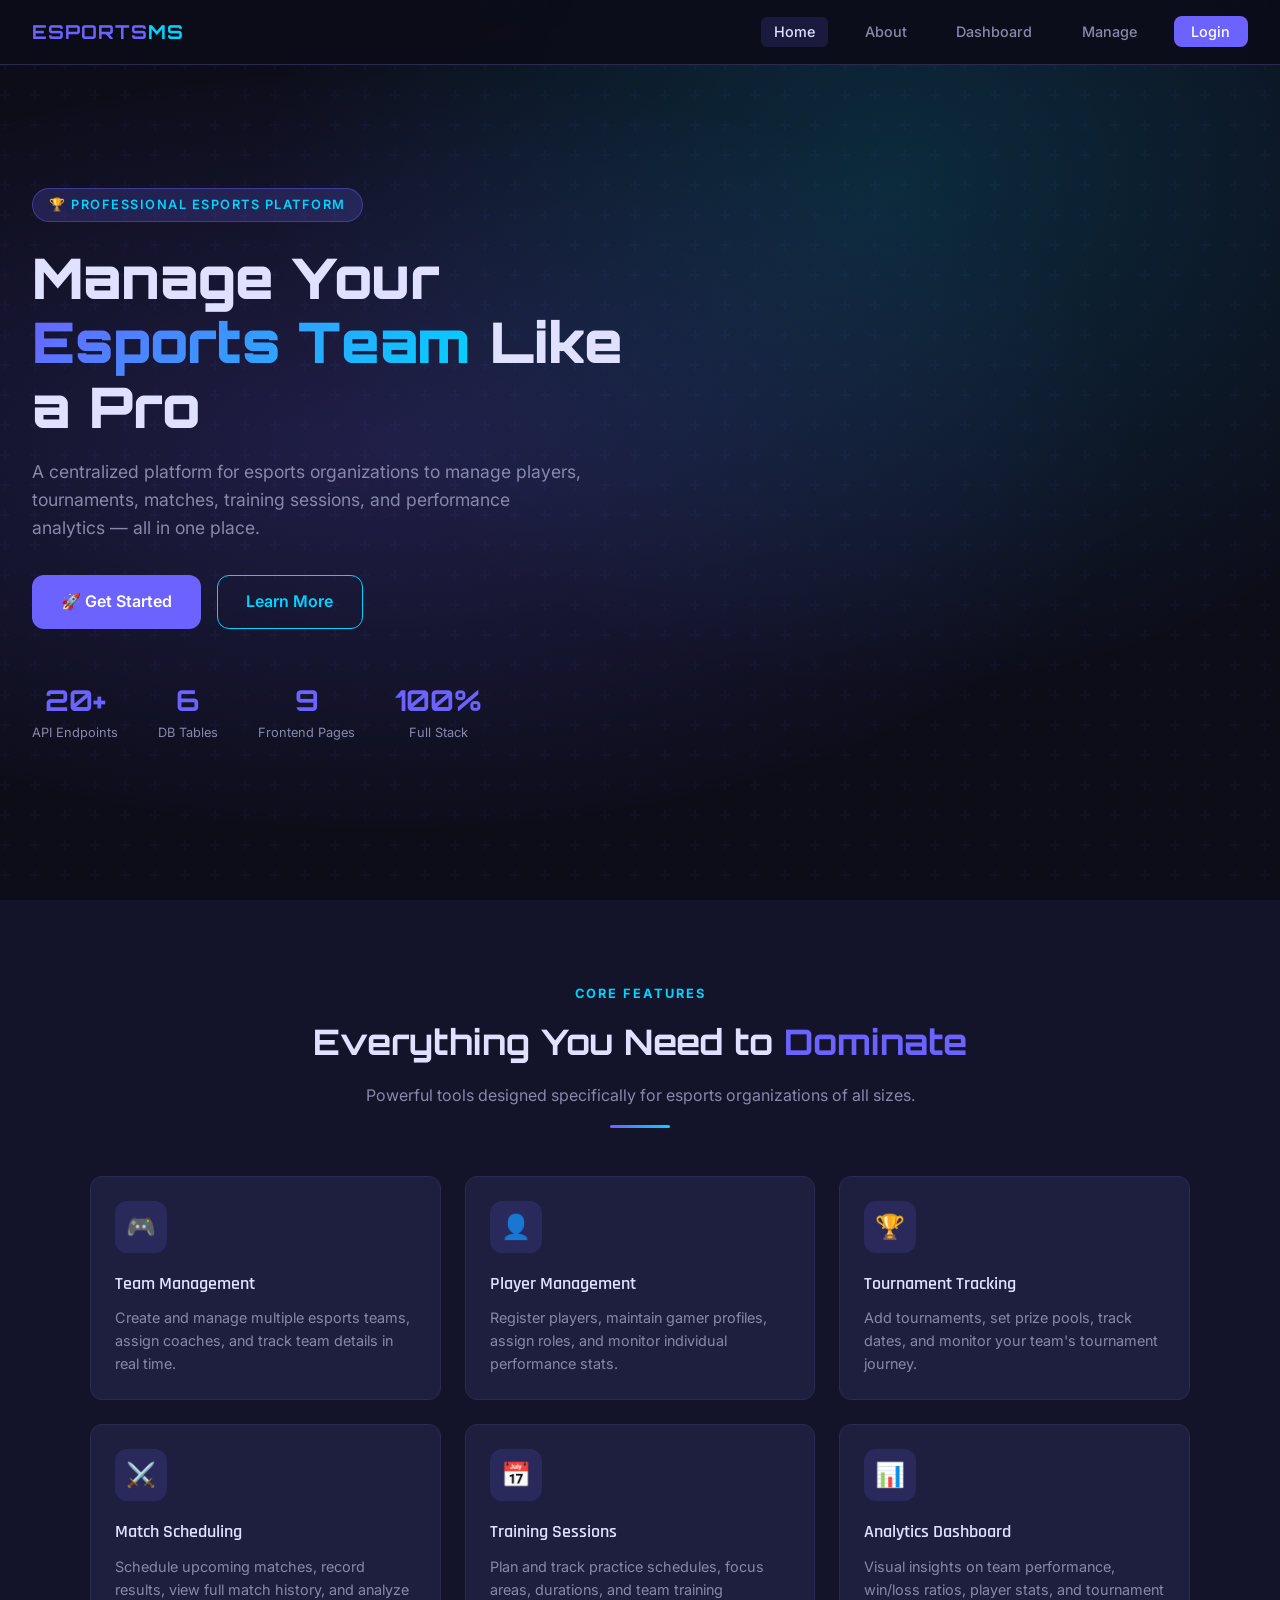
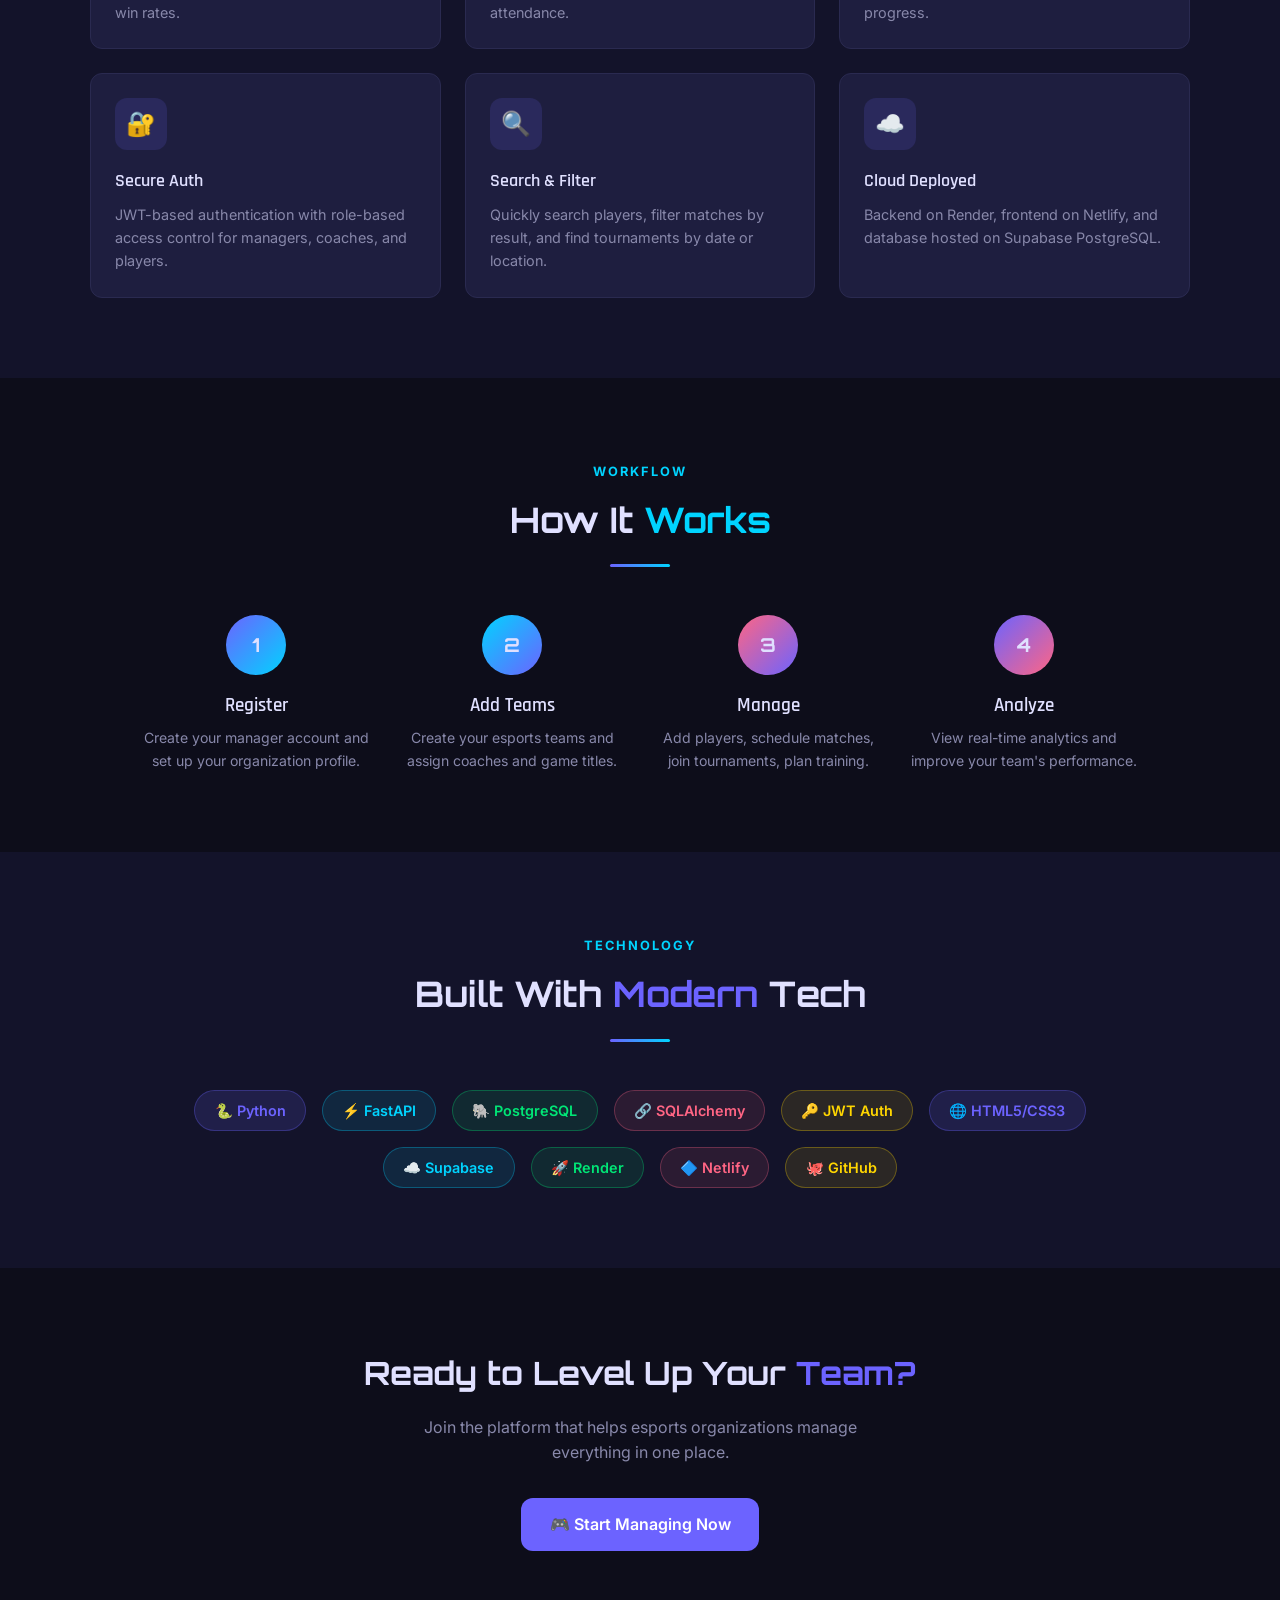
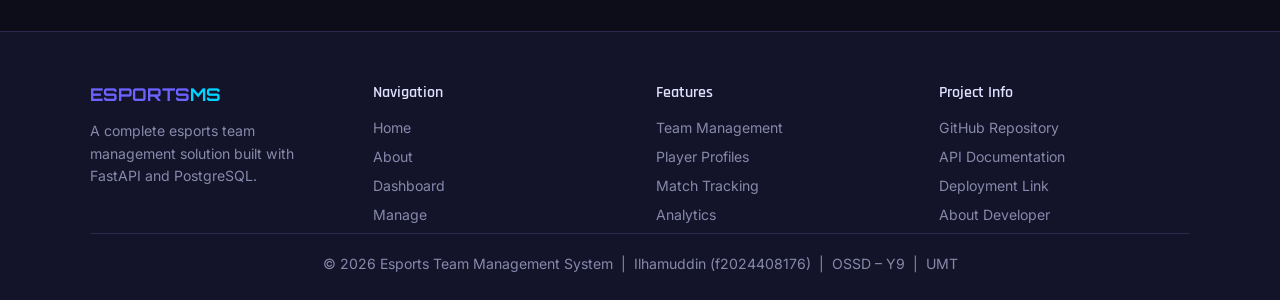
==== EsportsTeamMS_Ilhamuddin_f2024408176/EsportsTeamMS/frontend/index.html @ 9676b0ef "Initial commit" ====
<!DOCTYPE html>
<html lang="en">
<head>
  <meta charset="UTF-8" />
  <meta name="viewport" content="width=device-width, initial-scale=1.0" />
  <title>Esports Team Management System</title>
  <link rel="stylesheet" href="style.css" />
  <link rel="icon" href="data:image/svg+xml,<svg xmlns='http://www.w3.org/2000/svg' viewBox='0 0 100 100'><text y='.9em' font-size='90'>🎮</text></svg>"/>
</head>
<body>

<!-- NAVBAR -->
<nav class="navbar">
  <a href="index.html" class="nav-brand">ESPORTS<span>MS</span></a>
  <ul class="nav-links" id="navLinks">
    <li><a href="index.html" class="active">Home</a></li>
    <li><a href="about.html">About</a></li>
    <li><a href="dashboard.html">Dashboard</a></li>
    <li><a href="manage.html">Manage</a></li>
    <li><a href="login.html" class="nav-btn">Login</a></li>
  </ul>
  <div class="hamburger" onclick="toggleNav()">☰</div>
</nav>

<!-- HERO -->
<section class="hero">
  <div class="hero-content">
    <span class="hero-badge">🏆 Professional Esports Platform</span>
    <h1>Manage Your <span class="highlight">Esports Team</span> Like a Pro</h1>
    <p>A centralized platform for esports organizations to manage players, tournaments, matches, training sessions, and performance analytics — all in one place.</p>
    <div class="hero-btns">
      <a href="login.html" class="btn btn-primary btn-lg">🚀 Get Started</a>
      <a href="about.html" class="btn btn-secondary btn-lg">Learn More</a>
    </div>
    <div class="hero-stats">
      <div class="stat-item"><div class="num">20+</div><div class="label">API Endpoints</div></div>
      <div class="stat-item"><div class="num">6</div><div class="label">DB Tables</div></div>
      <div class="stat-item"><div class="num">9</div><div class="label">Frontend Pages</div></div>
      <div class="stat-item"><div class="num">100%</div><div class="label">Full Stack</div></div>
    </div>
  </div>
</section>

<!-- FEATURES -->
<section class="section" style="background: var(--dark2);">
  <div class="section-header">
    <span class="section-tag">Core Features</span>
    <h2>Everything You Need to <span style="color:var(--primary)">Dominate</span></h2>
    <p>Powerful tools designed specifically for esports organizations of all sizes.</p>
    <div class="divider"></div>
  </div>
  <div class="grid-3" style="max-width:1100px;margin:0 auto;">
    <div class="card">
      <div class="feature-icon">🎮</div>
      <h3>Team Management</h3>
      <p>Create and manage multiple esports teams, assign coaches, and track team details in real time.</p>
    </div>
    <div class="card">
      <div class="feature-icon">👤</div>
      <h3>Player Management</h3>
      <p>Register players, maintain gamer profiles, assign roles, and monitor individual performance stats.</p>
    </div>
    <div class="card">
      <div class="feature-icon">🏆</div>
      <h3>Tournament Tracking</h3>
      <p>Add tournaments, set prize pools, track dates, and monitor your team's tournament journey.</p>
    </div>
    <div class="card">
      <div class="feature-icon">⚔️</div>
      <h3>Match Scheduling</h3>
      <p>Schedule upcoming matches, record results, view full match history, and analyze win rates.</p>
    </div>
    <div class="card">
      <div class="feature-icon">📅</div>
      <h3>Training Sessions</h3>
      <p>Plan and track practice schedules, focus areas, durations, and team training attendance.</p>
    </div>
    <div class="card">
      <div class="feature-icon">📊</div>
      <h3>Analytics Dashboard</h3>
      <p>Visual insights on team performance, win/loss ratios, player stats, and tournament progress.</p>
    </div>
    <div class="card">
      <div class="feature-icon">🔐</div>
      <h3>Secure Auth</h3>
      <p>JWT-based authentication with role-based access control for managers, coaches, and players.</p>
    </div>
    <div class="card">
      <div class="feature-icon">🔍</div>
      <h3>Search & Filter</h3>
      <p>Quickly search players, filter matches by result, and find tournaments by date or location.</p>
    </div>
    <div class="card">
      <div class="feature-icon">☁️</div>
      <h3>Cloud Deployed</h3>
      <p>Backend on Render, frontend on Netlify, and database hosted on Supabase PostgreSQL.</p>
    </div>
  </div>
</section>

<!-- HOW IT WORKS -->
<section class="section">
  <div class="section-header">
    <span class="section-tag">Workflow</span>
    <h2>How It <span style="color:var(--secondary)">Works</span></h2>
    <div class="divider"></div>
  </div>
  <div class="grid-4" style="max-width:1000px;margin:0 auto;text-align:center;">
    <div>
      <div style="width:60px;height:60px;background:linear-gradient(135deg,var(--primary),var(--secondary));border-radius:50%;display:flex;align-items:center;justify-content:center;font-family:'Orbitron',sans-serif;font-weight:700;font-size:1.2rem;margin:0 auto 1rem;">1</div>
      <h3 style="font-family:'Rajdhani',sans-serif;font-weight:600;margin-bottom:.4rem;">Register</h3>
      <p style="color:var(--muted);font-size:.88rem;">Create your manager account and set up your organization profile.</p>
    </div>
    <div>
      <div style="width:60px;height:60px;background:linear-gradient(135deg,var(--secondary),var(--primary));border-radius:50%;display:flex;align-items:center;justify-content:center;font-family:'Orbitron',sans-serif;font-weight:700;font-size:1.2rem;margin:0 auto 1rem;">2</div>
      <h3 style="font-family:'Rajdhani',sans-serif;font-weight:600;margin-bottom:.4rem;">Add Teams</h3>
      <p style="color:var(--muted);font-size:.88rem;">Create your esports teams and assign coaches and game titles.</p>
    </div>
    <div>
      <div style="width:60px;height:60px;background:linear-gradient(135deg,var(--accent),var(--primary));border-radius:50%;display:flex;align-items:center;justify-content:center;font-family:'Orbitron',sans-serif;font-weight:700;font-size:1.2rem;margin:0 auto 1rem;">3</div>
      <h3 style="font-family:'Rajdhani',sans-serif;font-weight:600;margin-bottom:.4rem;">Manage</h3>
      <p style="color:var(--muted);font-size:.88rem;">Add players, schedule matches, join tournaments, plan training.</p>
    </div>
    <div>
      <div style="width:60px;height:60px;background:linear-gradient(135deg,var(--primary),var(--accent));border-radius:50%;display:flex;align-items:center;justify-content:center;font-family:'Orbitron',sans-serif;font-weight:700;font-size:1.2rem;margin:0 auto 1rem;">4</div>
      <h3 style="font-family:'Rajdhani',sans-serif;font-weight:600;margin-bottom:.4rem;">Analyze</h3>
      <p style="color:var(--muted);font-size:.88rem;">View real-time analytics and improve your team's performance.</p>
    </div>
  </div>
</section>

<!-- TECH STACK -->
<section class="section" style="background:var(--dark2);">
  <div class="section-header">
    <span class="section-tag">Technology</span>
    <h2>Built With <span style="color:var(--primary)">Modern</span> Tech</h2>
    <div class="divider"></div>
  </div>
  <div style="display:flex;flex-wrap:wrap;gap:1rem;justify-content:center;max-width:900px;margin:0 auto;">
    <span style="background:rgba(108,99,255,.15);border:1px solid rgba(108,99,255,.3);color:var(--primary);padding:.5rem 1.2rem;border-radius:50px;font-weight:600;font-size:.9rem;">🐍 Python</span>
    <span style="background:rgba(0,212,255,.1);border:1px solid rgba(0,212,255,.3);color:var(--secondary);padding:.5rem 1.2rem;border-radius:50px;font-weight:600;font-size:.9rem;">⚡ FastAPI</span>
    <span style="background:rgba(0,230,118,.1);border:1px solid rgba(0,230,118,.3);color:var(--success);padding:.5rem 1.2rem;border-radius:50px;font-weight:600;font-size:.9rem;">🐘 PostgreSQL</span>
    <span style="background:rgba(255,101,132,.1);border:1px solid rgba(255,101,132,.3);color:var(--accent);padding:.5rem 1.2rem;border-radius:50px;font-weight:600;font-size:.9rem;">🔗 SQLAlchemy</span>
    <span style="background:rgba(255,214,0,.1);border:1px solid rgba(255,214,0,.3);color:var(--warning);padding:.5rem 1.2rem;border-radius:50px;font-weight:600;font-size:.9rem;">🔑 JWT Auth</span>
    <span style="background:rgba(108,99,255,.15);border:1px solid rgba(108,99,255,.3);color:var(--primary);padding:.5rem 1.2rem;border-radius:50px;font-weight:600;font-size:.9rem;">🌐 HTML5/CSS3</span>
    <span style="background:rgba(0,212,255,.1);border:1px solid rgba(0,212,255,.3);color:var(--secondary);padding:.5rem 1.2rem;border-radius:50px;font-weight:600;font-size:.9rem;">☁️ Supabase</span>
    <span style="background:rgba(0,230,118,.1);border:1px solid rgba(0,230,118,.3);color:var(--success);padding:.5rem 1.2rem;border-radius:50px;font-weight:600;font-size:.9rem;">🚀 Render</span>
    <span style="background:rgba(255,101,132,.1);border:1px solid rgba(255,101,132,.3);color:var(--accent);padding:.5rem 1.2rem;border-radius:50px;font-weight:600;font-size:.9rem;">🔷 Netlify</span>
    <span style="background:rgba(255,214,0,.1);border:1px solid rgba(255,214,0,.3);color:var(--warning);padding:.5rem 1.2rem;border-radius:50px;font-weight:600;font-size:.9rem;">🐙 GitHub</span>
  </div>
</section>

<!-- CTA -->
<section class="section" style="text-align:center;">
  <h2 style="font-family:'Orbitron',sans-serif;font-size:clamp(1.4rem,3vw,2rem);margin-bottom:1rem;">Ready to Level Up Your <span style="color:var(--primary)">Team?</span></h2>
  <p style="color:var(--muted);margin-bottom:2rem;max-width:500px;margin-left:auto;margin-right:auto;">Join the platform that helps esports organizations manage everything in one place.</p>
  <a href="login.html" class="btn btn-primary btn-lg">🎮 Start Managing Now</a>
</section>

<!-- FOOTER -->
<footer class="footer">
  <div class="footer-grid" style="max-width:1100px;margin:0 auto;">
    <div>
      <div class="footer-brand">ESPORTS<span>MS</span></div>
      <p>A complete esports team management solution built with FastAPI and PostgreSQL.</p>
    </div>
    <div class="footer-links">
      <h4>Navigation</h4>
      <a href="index.html">Home</a>
      <a href="about.html">About</a>
      <a href="dashboard.html">Dashboard</a>
      <a href="manage.html">Manage</a>
    </div>
    <div class="footer-links">
      <h4>Features</h4>
      <a href="#">Team Management</a>
      <a href="#">Player Profiles</a>
      <a href="#">Match Tracking</a>
      <a href="#">Analytics</a>
    </div>
    <div class="footer-links">
      <h4>Project Info</h4>
      <a href="#">GitHub Repository</a>
      <a href="#">API Documentation</a>
      <a href="#">Deployment Link</a>
      <a href="about.html">About Developer</a>
    </div>
  </div>
  <div class="footer-bottom" style="max-width:1100px;margin:0 auto;">
    <p>© 2026 Esports Team Management System &nbsp;|&nbsp; Ilhamuddin (f2024408176) &nbsp;|&nbsp; OSSD – Y9 &nbsp;|&nbsp; UMT</p>
  </div>
</footer>

<script src="script.js"></script>
</body>
</html>
---- EsportsTeamMS_Ilhamuddin_f2024408176/EsportsTeamMS/frontend/style.css ----
/* ==========================================
   ESPORTS TEAM MANAGEMENT SYSTEM
   Author: Ilhamuddin | ID: f2024408176
   ========================================== */

/* Google Fonts */
@import url('https://fonts.googleapis.com/css2?family=Rajdhani:wght@400;500;600;700&family=Orbitron:wght@400;700;900&family=Inter:wght@300;400;500;600&display=swap');

/* ---- CSS Variables ---- */
:root {
  --primary:    #6C63FF;
  --secondary:  #00D4FF;
  --accent:     #FF6584;
  --dark:       #0D0D1A;
  --dark2:      #13132A;
  --dark3:      #1A1A35;
  --card:       #1E1E3F;
  --border:     #2A2A50;
  --text:       #E0E0FF;
  --muted:      #8888AA;
  --success:    #00E676;
  --warning:    #FFD600;
  --danger:     #FF4444;
  --radius:     12px;
  --shadow:     0 8px 32px rgba(108,99,255,0.15);
  --transition: all 0.3s ease;
}

/* ---- Reset ---- */
*, *::before, *::after { box-sizing: border-box; margin: 0; padding: 0; }
html { scroll-behavior: smooth; }
body {
  font-family: 'Inter', sans-serif;
  background: var(--dark);
  color: var(--text);
  min-height: 100vh;
  line-height: 1.6;
}

a { color: var(--secondary); text-decoration: none; transition: var(--transition); }
a:hover { color: var(--primary); }
img { max-width: 100%; }
ul { list-style: none; }

/* ---- Scrollbar ---- */
::-webkit-scrollbar { width: 6px; }
::-webkit-scrollbar-track { background: var(--dark2); }
::-webkit-scrollbar-thumb { background: var(--primary); border-radius: 3px; }

/* ==========================================
   NAVBAR
   ========================================== */
.navbar {
  position: fixed;
  top: 0; left: 0; right: 0;
  z-index: 1000;
  background: rgba(13,13,26,0.92);
  backdrop-filter: blur(12px);
  border-bottom: 1px solid var(--border);
  padding: 0 2rem;
  height: 65px;
  display: flex;
  align-items: center;
  justify-content: space-between;
}
.nav-brand {
  font-family: 'Orbitron', sans-serif;
  font-size: 1.2rem;
  font-weight: 700;
  color: var(--primary);
  letter-spacing: 1px;
}
.nav-brand span { color: var(--secondary); }
.nav-links { display: flex; gap: 1.5rem; align-items: center; }
.nav-links a {
  color: var(--muted);
  font-weight: 500;
  font-size: 0.9rem;
  transition: var(--transition);
  padding: 0.4rem 0.8rem;
  border-radius: 6px;
}
.nav-links a:hover, .nav-links a.active {
  color: var(--text);
  background: rgba(108,99,255,0.15);
}
.nav-btn {
  background: var(--primary);
  color: #fff !important;
  padding: 0.45rem 1.1rem !important;
  border-radius: 8px !important;
}
.nav-btn:hover { background: #5a52e0 !important; }
.hamburger { display: none; font-size: 1.4rem; cursor: pointer; color: var(--text); }

/* ==========================================
   BUTTONS
   ========================================== */
.btn {
  display: inline-flex;
  align-items: center;
  gap: 0.5rem;
  padding: 0.65rem 1.4rem;
  border-radius: var(--radius);
  font-weight: 600;
  font-size: 0.9rem;
  cursor: pointer;
  border: none;
  transition: var(--transition);
}
.btn-primary { background: var(--primary); color: #fff; }
.btn-primary:hover { background: #5a52e0; transform: translateY(-1px); box-shadow: 0 4px 16px rgba(108,99,255,0.4); }
.btn-secondary { background: transparent; color: var(--secondary); border: 1.5px solid var(--secondary); }
.btn-secondary:hover { background: rgba(0,212,255,0.1); }
.btn-danger { background: var(--danger); color: #fff; }
.btn-danger:hover { background: #cc0000; }
.btn-success { background: var(--success); color: #000; }
.btn-sm { padding: 0.4rem 0.85rem; font-size: 0.8rem; }
.btn-lg { padding: 0.85rem 1.8rem; font-size: 1rem; }

/* ==========================================
   HERO (Home Page)
   ========================================== */
.hero {
  min-height: 100vh;
  display: flex;
  align-items: center;
  position: relative;
  overflow: hidden;
  background: radial-gradient(ellipse at 30% 50%, rgba(108,99,255,0.2) 0%, transparent 60%),
              radial-gradient(ellipse at 70% 20%, rgba(0,212,255,0.15) 0%, transparent 50%),
              var(--dark);
}
.hero::before {
  content: '';
  position: absolute;
  inset: 0;
  background: url("data:image/svg+xml,%3Csvg width='60' height='60' viewBox='0 0 60 60' xmlns='http://www.w3.org/2000/svg'%3E%3Cg fill='none' fill-rule='evenodd'%3E%3Cg fill='%236C63FF' fill-opacity='0.04'%3E%3Cpath d='M36 34v-4h-2v4h-4v2h4v4h2v-4h4v-2h-4zm0-30V0h-2v4h-4v2h4v4h2V6h4V4h-4zM6 34v-4H4v4H0v2h4v4h2v-4h4v-2H6zM6 4V0H4v4H0v2h4v4h2V6h4V4H6z'/%3E%3C/g%3E%3C/g%3E%3C/svg%3E");
}
.hero-content {
  position: relative;
  z-index: 2;
  max-width: 700px;
  padding: 6rem 2rem 4rem;
}
.hero-badge {
  display: inline-block;
  background: rgba(108,99,255,0.2);
  border: 1px solid rgba(108,99,255,0.4);
  color: var(--secondary);
  padding: 0.35rem 1rem;
  border-radius: 50px;
  font-size: 0.8rem;
  font-weight: 600;
  letter-spacing: 1.5px;
  text-transform: uppercase;
  margin-bottom: 1.5rem;
}
.hero h1 {
  font-family: 'Orbitron', sans-serif;
  font-size: clamp(2rem, 5vw, 3.5rem);
  font-weight: 900;
  line-height: 1.15;
  margin-bottom: 1.2rem;
}
.hero h1 .highlight {
  background: linear-gradient(135deg, var(--primary), var(--secondary));
  -webkit-background-clip: text;
  -webkit-text-fill-color: transparent;
  background-clip: text;
}
.hero p { font-size: 1.1rem; color: var(--muted); margin-bottom: 2rem; max-width: 550px; }
.hero-btns { display: flex; gap: 1rem; flex-wrap: wrap; }
.hero-stats {
  display: flex;
  gap: 2.5rem;
  margin-top: 3rem;
  flex-wrap: wrap;
}
.stat-item { text-align: center; }
.stat-item .num {
  font-family: 'Orbitron', sans-serif;
  font-size: 1.8rem;
  font-weight: 700;
  color: var(--primary);
}
.stat-item .label { font-size: 0.8rem; color: var(--muted); }

/* ==========================================
   SECTION STYLES
   ========================================== */
.section { padding: 5rem 2rem; }
.section-header { text-align: center; margin-bottom: 3rem; }
.section-header h2 {
  font-family: 'Orbitron', sans-serif;
  font-size: clamp(1.5rem, 3vw, 2.2rem);
  font-weight: 700;
  margin-bottom: 0.8rem;
}
.section-header p { color: var(--muted); max-width: 550px; margin: 0 auto; }
.section-tag {
  display: inline-block;
  color: var(--secondary);
  font-size: 0.8rem;
  font-weight: 700;
  letter-spacing: 2px;
  text-transform: uppercase;
  margin-bottom: 0.6rem;
}
.divider {
  width: 60px;
  height: 3px;
  background: linear-gradient(90deg, var(--primary), var(--secondary));
  border-radius: 3px;
  margin: 1rem auto 0;
}

/* ==========================================
   CARDS
   ========================================== */
.card {
  background: var(--card);
  border: 1px solid var(--border);
  border-radius: var(--radius);
  padding: 1.5rem;
  transition: var(--transition);
}
.card:hover { border-color: rgba(108,99,255,0.5); box-shadow: var(--shadow); transform: translateY(-2px); }

.grid-2 { display: grid; grid-template-columns: repeat(auto-fit, minmax(280px, 1fr)); gap: 1.5rem; }
.grid-3 { display: grid; grid-template-columns: repeat(auto-fit, minmax(260px, 1fr)); gap: 1.5rem; }
.grid-4 { display: grid; grid-template-columns: repeat(auto-fit, minmax(220px, 1fr)); gap: 1.5rem; }

.feature-icon {
  width: 52px; height: 52px;
  background: rgba(108,99,255,0.15);
  border-radius: 12px;
  display: flex; align-items: center; justify-content: center;
  font-size: 1.5rem;
  margin-bottom: 1rem;
}
.card h3 { font-family: 'Rajdhani', sans-serif; font-size: 1.15rem; font-weight: 600; margin-bottom: 0.5rem; }
.card p { color: var(--muted); font-size: 0.9rem; }

/* ==========================================
   DASHBOARD
   ========================================== */
.page-wrapper {
  padding-top: 65px;
  min-height: 100vh;
  display: flex;
}
.sidebar {
  width: 240px;
  background: var(--dark2);
  border-right: 1px solid var(--border);
  height: calc(100vh - 65px);
  position: fixed;
  top: 65px;
  overflow-y: auto;
  padding: 1.5rem 0;
  transition: var(--transition);
}
.sidebar-section { padding: 0 1rem; margin-bottom: 1.5rem; }
.sidebar-section-title {
  font-size: 0.7rem;
  font-weight: 700;
  letter-spacing: 2px;
  text-transform: uppercase;
  color: var(--muted);
  padding: 0 0.75rem;
  margin-bottom: 0.6rem;
}
.sidebar-link {
  display: flex;
  align-items: center;
  gap: 0.75rem;
  padding: 0.65rem 0.75rem;
  border-radius: 8px;
  color: var(--muted);
  font-size: 0.9rem;
  font-weight: 500;
  transition: var(--transition);
  margin-bottom: 0.2rem;
}
.sidebar-link:hover, .sidebar-link.active {
  color: var(--text);
  background: rgba(108,99,255,0.15);
}
.sidebar-link.active { color: var(--primary); border-left: 3px solid var(--primary); }
.sidebar-link .icon { font-size: 1.05rem; width: 20px; text-align: center; }

.main-content {
  margin-left: 240px;
  flex: 1;
  padding: 2rem;
  min-height: calc(100vh - 65px);
}
.page-title { font-family: 'Rajdhani', sans-serif; font-size: 1.7rem; font-weight: 700; margin-bottom: 0.3rem; }
.page-subtitle { color: var(--muted); font-size: 0.9rem; margin-bottom: 2rem; }

.stat-cards { display: grid; grid-template-columns: repeat(auto-fit, minmax(200px, 1fr)); gap: 1.2rem; margin-bottom: 2rem; }
.stat-card {
  background: var(--card);
  border: 1px solid var(--border);
  border-radius: var(--radius);
  padding: 1.4rem;
  display: flex;
  align-items: center;
  gap: 1rem;
  transition: var(--transition);
}
.stat-card:hover { border-color: rgba(108,99,255,0.4); }
.stat-icon {
  width: 48px; height: 48px;
  border-radius: 10px;
  display: flex; align-items: center; justify-content: center;
  font-size: 1.4rem;
  flex-shrink: 0;
}
.si-purple { background: rgba(108,99,255,0.2); }
.si-cyan   { background: rgba(0,212,255,0.15); }
.si-green  { background: rgba(0,230,118,0.15); }
.si-pink   { background: rgba(255,101,132,0.2); }
.si-yellow { background: rgba(255,214,0,0.15); }
.stat-info .value { font-family: 'Orbitron', sans-serif; font-size: 1.5rem; font-weight: 700; }
.stat-info .label { font-size: 0.8rem; color: var(--muted); }

/* ==========================================
   TABLES
   ========================================== */
.table-wrapper {
  background: var(--card);
  border: 1px solid var(--border);
  border-radius: var(--radius);
  overflow: hidden;
}
.table-header {
  display: flex;
  align-items: center;
  justify-content: space-between;
  padding: 1.2rem 1.5rem;
  border-bottom: 1px solid var(--border);
  flex-wrap: wrap;
  gap: 1rem;
}
.table-title { font-family: 'Rajdhani', sans-serif; font-size: 1.1rem; font-weight: 600; }
.table-actions { display: flex; gap: 0.75rem; align-items: center; }

.search-input {
  background: var(--dark3);
  border: 1px solid var(--border);
  border-radius: 8px;
  padding: 0.45rem 0.9rem;
  color: var(--text);
  font-size: 0.85rem;
  width: 200px;
  transition: var(--transition);
}
.search-input:focus { outline: none; border-color: var(--primary); }
.search-input::placeholder { color: var(--muted); }

table { width: 100%; border-collapse: collapse; }
table th {
  padding: 0.85rem 1.2rem;
  text-align: left;
  font-size: 0.75rem;
  font-weight: 700;
  text-transform: uppercase;
  letter-spacing: 1px;
  color: var(--muted);
  background: var(--dark3);
  border-bottom: 1px solid var(--border);
}
table td {
  padding: 0.9rem 1.2rem;
  font-size: 0.88rem;
  border-bottom: 1px solid rgba(42,42,80,0.5);
}
table tr:last-child td { border-bottom: none; }
table tr:hover td { background: rgba(108,99,255,0.05); }

.badge {
  display: inline-block;
  padding: 0.25rem 0.6rem;
  border-radius: 50px;
  font-size: 0.73rem;
  font-weight: 600;
}
.badge-win    { background: rgba(0,230,118,0.15); color: var(--success); }
.badge-loss   { background: rgba(255,68,68,0.15);  color: var(--danger);  }
.badge-draw   { background: rgba(255,214,0,0.15);  color: var(--warning); }
.badge-active { background: rgba(0,212,255,0.15);  color: var(--secondary); }
.badge-role   { background: rgba(108,99,255,0.15); color: var(--primary); }

.action-btns { display: flex; gap: 0.4rem; }

/* ==========================================
   FORMS
   ========================================== */
.form-container {
  background: var(--card);
  border: 1px solid var(--border);
  border-radius: var(--radius);
  padding: 2rem;
  max-width: 600px;
}
.form-title {
  font-family: 'Rajdhani', sans-serif;
  font-size: 1.3rem;
  font-weight: 700;
  margin-bottom: 1.5rem;
  padding-bottom: 1rem;
  border-bottom: 1px solid var(--border);
}
.form-grid { display: grid; grid-template-columns: 1fr 1fr; gap: 1rem; }
.form-group { display: flex; flex-direction: column; gap: 0.5rem; margin-bottom: 1rem; }
.form-group.full { grid-column: 1 / -1; }
label { font-size: 0.85rem; font-weight: 600; color: var(--muted); }
input, select, textarea {
  background: var(--dark3);
  border: 1px solid var(--border);
  border-radius: 8px;
  padding: 0.65rem 0.9rem;
  color: var(--text);
  font-size: 0.9rem;
  font-family: inherit;
  transition: var(--transition);
}
input:focus, select:focus, textarea:focus {
  outline: none;
  border-color: var(--primary);
  box-shadow: 0 0 0 3px rgba(108,99,255,0.15);
}
textarea { resize: vertical; min-height: 100px; }
select option { background: var(--dark3); }

/* ==========================================
   AUTH PAGES
   ========================================== */
.auth-page {
  min-height: 100vh;
  display: flex;
  align-items: center;
  justify-content: center;
  background: radial-gradient(ellipse at center, rgba(108,99,255,0.15) 0%, transparent 70%), var(--dark);
  padding: 2rem;
}
.auth-card {
  background: var(--card);
  border: 1px solid var(--border);
  border-radius: 16px;
  padding: 2.5rem;
  width: 100%;
  max-width: 440px;
  box-shadow: 0 20px 60px rgba(0,0,0,0.4);
}
.auth-logo {
  font-family: 'Orbitron', sans-serif;
  font-size: 1.3rem;
  font-weight: 700;
  color: var(--primary);
  margin-bottom: 0.5rem;
}
.auth-logo span { color: var(--secondary); }
.auth-card h2 { font-family: 'Rajdhani', sans-serif; font-size: 1.6rem; font-weight: 700; margin-bottom: 0.4rem; }
.auth-card .sub { color: var(--muted); font-size: 0.9rem; margin-bottom: 2rem; }
.auth-tabs { display: flex; gap: 0; margin-bottom: 2rem; background: var(--dark3); border-radius: 8px; padding: 4px; }
.auth-tab {
  flex: 1;
  text-align: center;
  padding: 0.5rem;
  border-radius: 6px;
  font-weight: 600;
  font-size: 0.9rem;
  cursor: pointer;
  color: var(--muted);
  transition: var(--transition);
  border: none;
  background: transparent;
}
.auth-tab.active { background: var(--primary); color: #fff; }
.divider-text {
  display: flex;
  align-items: center;
  gap: 1rem;
  color: var(--muted);
  font-size: 0.8rem;
  margin: 1.2rem 0;
}
.divider-text::before, .divider-text::after {
  content: '';
  flex: 1;
  height: 1px;
  background: var(--border);
}
.link-text { color: var(--muted); font-size: 0.88rem; text-align: center; margin-top: 1.5rem; }
.link-text a { color: var(--primary); }

/* ==========================================
   ABOUT PAGE
   ========================================== */
.about-hero {
  padding: 8rem 2rem 4rem;
  text-align: center;
  background: radial-gradient(ellipse at center, rgba(108,99,255,0.15) 0%, transparent 60%), var(--dark);
}
.about-hero h1 { font-family: 'Orbitron', sans-serif; font-size: clamp(1.8rem, 4vw, 2.8rem); font-weight: 900; margin-bottom: 1rem; }
.about-hero p { color: var(--muted); max-width: 600px; margin: 0 auto; font-size: 1.05rem; }
.team-role-badge {
  display: inline-block;
  padding: 0.3rem 0.8rem;
  background: rgba(108,99,255,0.2);
  border: 1px solid rgba(108,99,255,0.4);
  border-radius: 50px;
  font-size: 0.78rem;
  color: var(--primary);
  font-weight: 600;
  margin-bottom: 0.75rem;
}
.progress-bar { height: 6px; background: var(--dark3); border-radius: 3px; overflow: hidden; margin-top: 0.4rem; }
.progress-fill { height: 100%; background: linear-gradient(90deg, var(--primary), var(--secondary)); border-radius: 3px; }

/* ==========================================
   TOAST / ALERTS
   ========================================== */
.toast-container { position: fixed; bottom: 1.5rem; right: 1.5rem; z-index: 9999; display: flex; flex-direction: column; gap: 0.6rem; }
.toast {
  background: var(--card);
  border: 1px solid var(--border);
  border-left: 4px solid var(--success);
  padding: 0.9rem 1.2rem;
  border-radius: 8px;
  font-size: 0.88rem;
  min-width: 260px;
  box-shadow: 0 4px 20px rgba(0,0,0,0.3);
  animation: slideIn 0.3s ease;
}
.toast.error { border-left-color: var(--danger); }
.toast.warning { border-left-color: var(--warning); }
@keyframes slideIn { from { transform: translateX(100%); opacity: 0; } to { transform: translateX(0); opacity: 1; } }

/* ==========================================
   MODALS
   ========================================== */
.modal-overlay {
  position: fixed; inset: 0;
  background: rgba(0,0,0,0.7);
  display: flex; align-items: center; justify-content: center;
  z-index: 2000;
  padding: 1rem;
  opacity: 0; pointer-events: none;
  transition: var(--transition);
}
.modal-overlay.open { opacity: 1; pointer-events: all; }
.modal {
  background: var(--dark2);
  border: 1px solid var(--border);
  border-radius: 16px;
  padding: 2rem;
  width: 100%;
  max-width: 520px;
  transform: translateY(-20px);
  transition: var(--transition);
}
.modal-overlay.open .modal { transform: translateY(0); }
.modal-header {
  display: flex; align-items: center; justify-content: space-between;
  margin-bottom: 1.5rem;
}
.modal-title { font-family: 'Rajdhani', sans-serif; font-size: 1.2rem; font-weight: 700; }
.modal-close { background: none; border: none; color: var(--muted); font-size: 1.3rem; cursor: pointer; }
.modal-close:hover { color: var(--text); }

/* ==========================================
   FOOTER
   ========================================== */
.footer {
  background: var(--dark2);
  border-top: 1px solid var(--border);
  padding: 3rem 2rem 1.5rem;
}
.footer-grid { display: grid; grid-template-columns: repeat(auto-fit, minmax(200px, 1fr)); gap: 2rem; margin-bottom: 2rem; }
.footer-brand { font-family: 'Orbitron', sans-serif; font-size: 1.1rem; font-weight: 700; color: var(--primary); margin-bottom: 0.75rem; }
.footer-brand span { color: var(--secondary); }
.footer p { color: var(--muted); font-size: 0.88rem; }
.footer-links h4 { font-family: 'Rajdhani', sans-serif; font-weight: 600; margin-bottom: 0.75rem; }
.footer-links a { display: block; color: var(--muted); font-size: 0.88rem; margin-bottom: 0.4rem; }
.footer-links a:hover { color: var(--text); }
.footer-bottom {
  border-top: 1px solid var(--border);
  padding-top: 1.2rem;
  text-align: center;
  color: var(--muted);
  font-size: 0.82rem;
}

/* ==========================================
   DASHBOARD CHARTS (CSS-Only)
   ========================================== */
.chart-card {
  background: var(--card);
  border: 1px solid var(--border);
  border-radius: var(--radius);
  padding: 1.5rem;
}
.chart-card h3 { font-family: 'Rajdhani', sans-serif; font-size: 1rem; font-weight: 600; margin-bottom: 1.2rem; color: var(--muted); }
.bar-chart { display: flex; gap: 0.7rem; align-items: flex-end; height: 120px; }
.bar-group { display: flex; flex-direction: column; align-items: center; gap: 0.3rem; flex: 1; }
.bar {
  width: 100%;
  background: linear-gradient(180deg, var(--primary), rgba(108,99,255,0.3));
  border-radius: 4px 4px 0 0;
  transition: var(--transition);
}
.bar:hover { filter: brightness(1.2); }
.bar-label { font-size: 0.7rem; color: var(--muted); }
.donut-wrap { display: flex; align-items: center; gap: 1.5rem; }
.donut {
  width: 100px; height: 100px;
  border-radius: 50%;
  background: conic-gradient(var(--success) 0deg 216deg, var(--danger) 216deg 288deg, var(--warning) 288deg 360deg);
  display: flex; align-items: center; justify-content: center;
  position: relative;
}
.donut::after {
  content: '';
  position: absolute;
  width: 65px; height: 65px;
  background: var(--card);
  border-radius: 50%;
}
.donut-labels { display: flex; flex-direction: column; gap: 0.5rem; }
.donut-label { display: flex; align-items: center; gap: 0.5rem; font-size: 0.82rem; }
.dot { width: 10px; height: 10px; border-radius: 50%; }

/* ==========================================
   RESPONSIVE
   ========================================== */
@media (max-width: 768px) {
  .nav-links { display: none; }
  .nav-links.open { display: flex; flex-direction: column; position: absolute; top: 65px; left: 0; right: 0; background: var(--dark2); padding: 1rem 2rem; border-bottom: 1px solid var(--border); }
  .hamburger { display: block; }
  .sidebar { transform: translateX(-100%); z-index: 500; }
  .sidebar.open { transform: translateX(0); }
  .main-content { margin-left: 0; padding: 1.2rem; }
  .form-grid { grid-template-columns: 1fr; }
  .hero-content { padding: 6rem 1rem 3rem; }
  .hero-stats { gap: 1.5rem; }
  table { font-size: 0.8rem; }
}
@media (max-width: 480px) {
  .auth-card { padding: 1.5rem; }
  .section { padding: 3rem 1rem; }
}
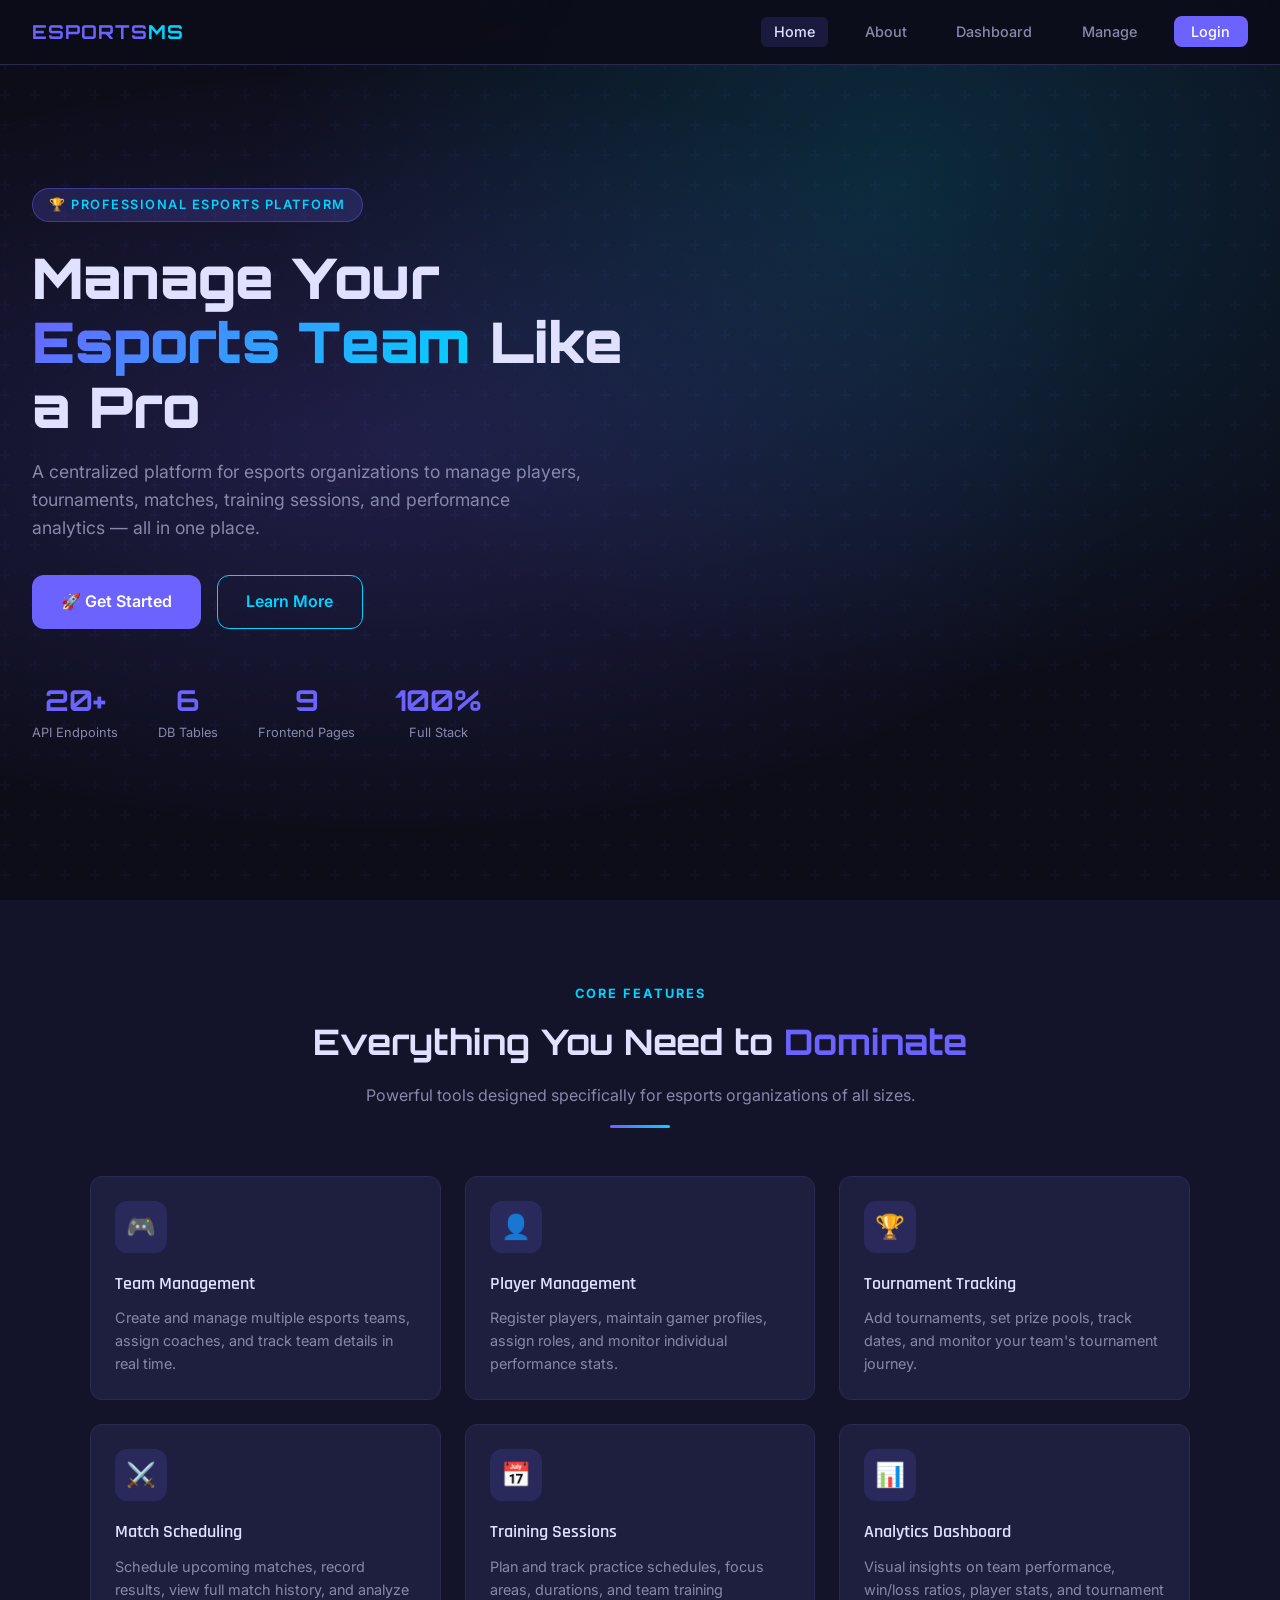
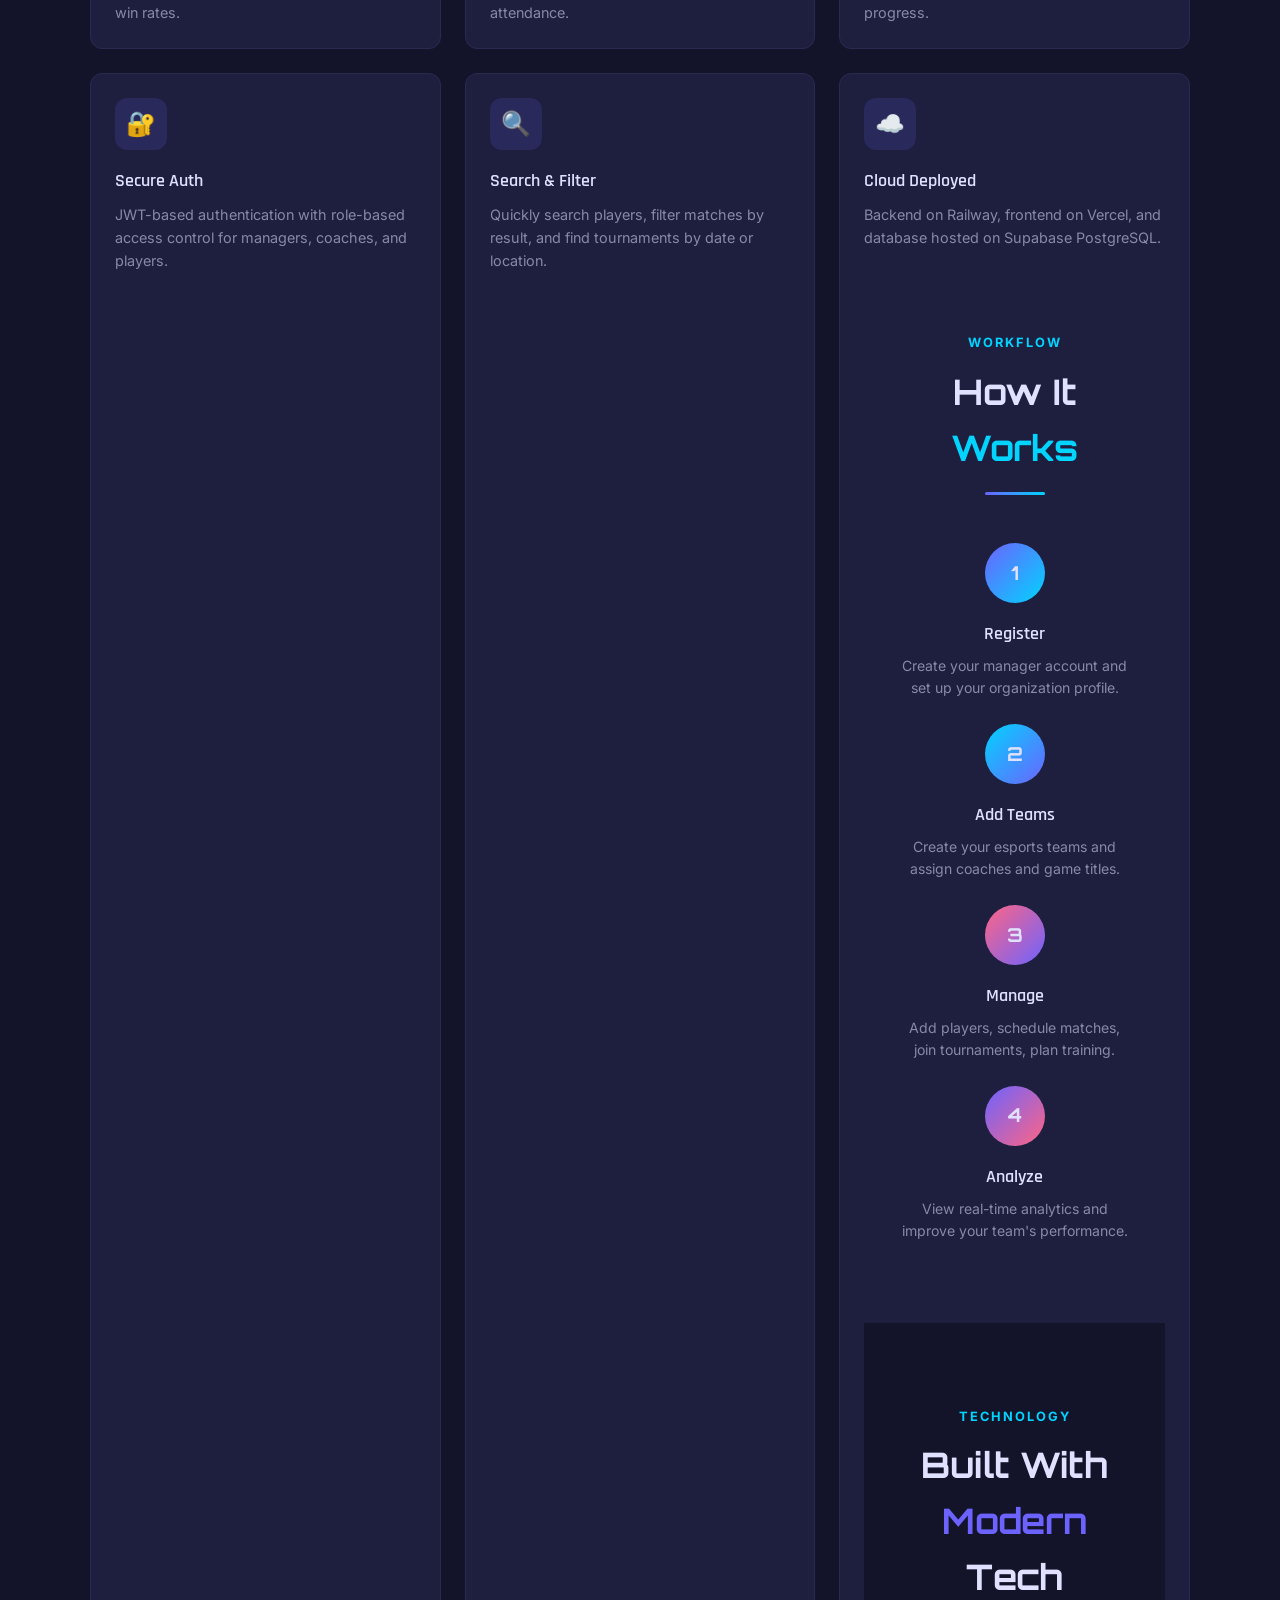
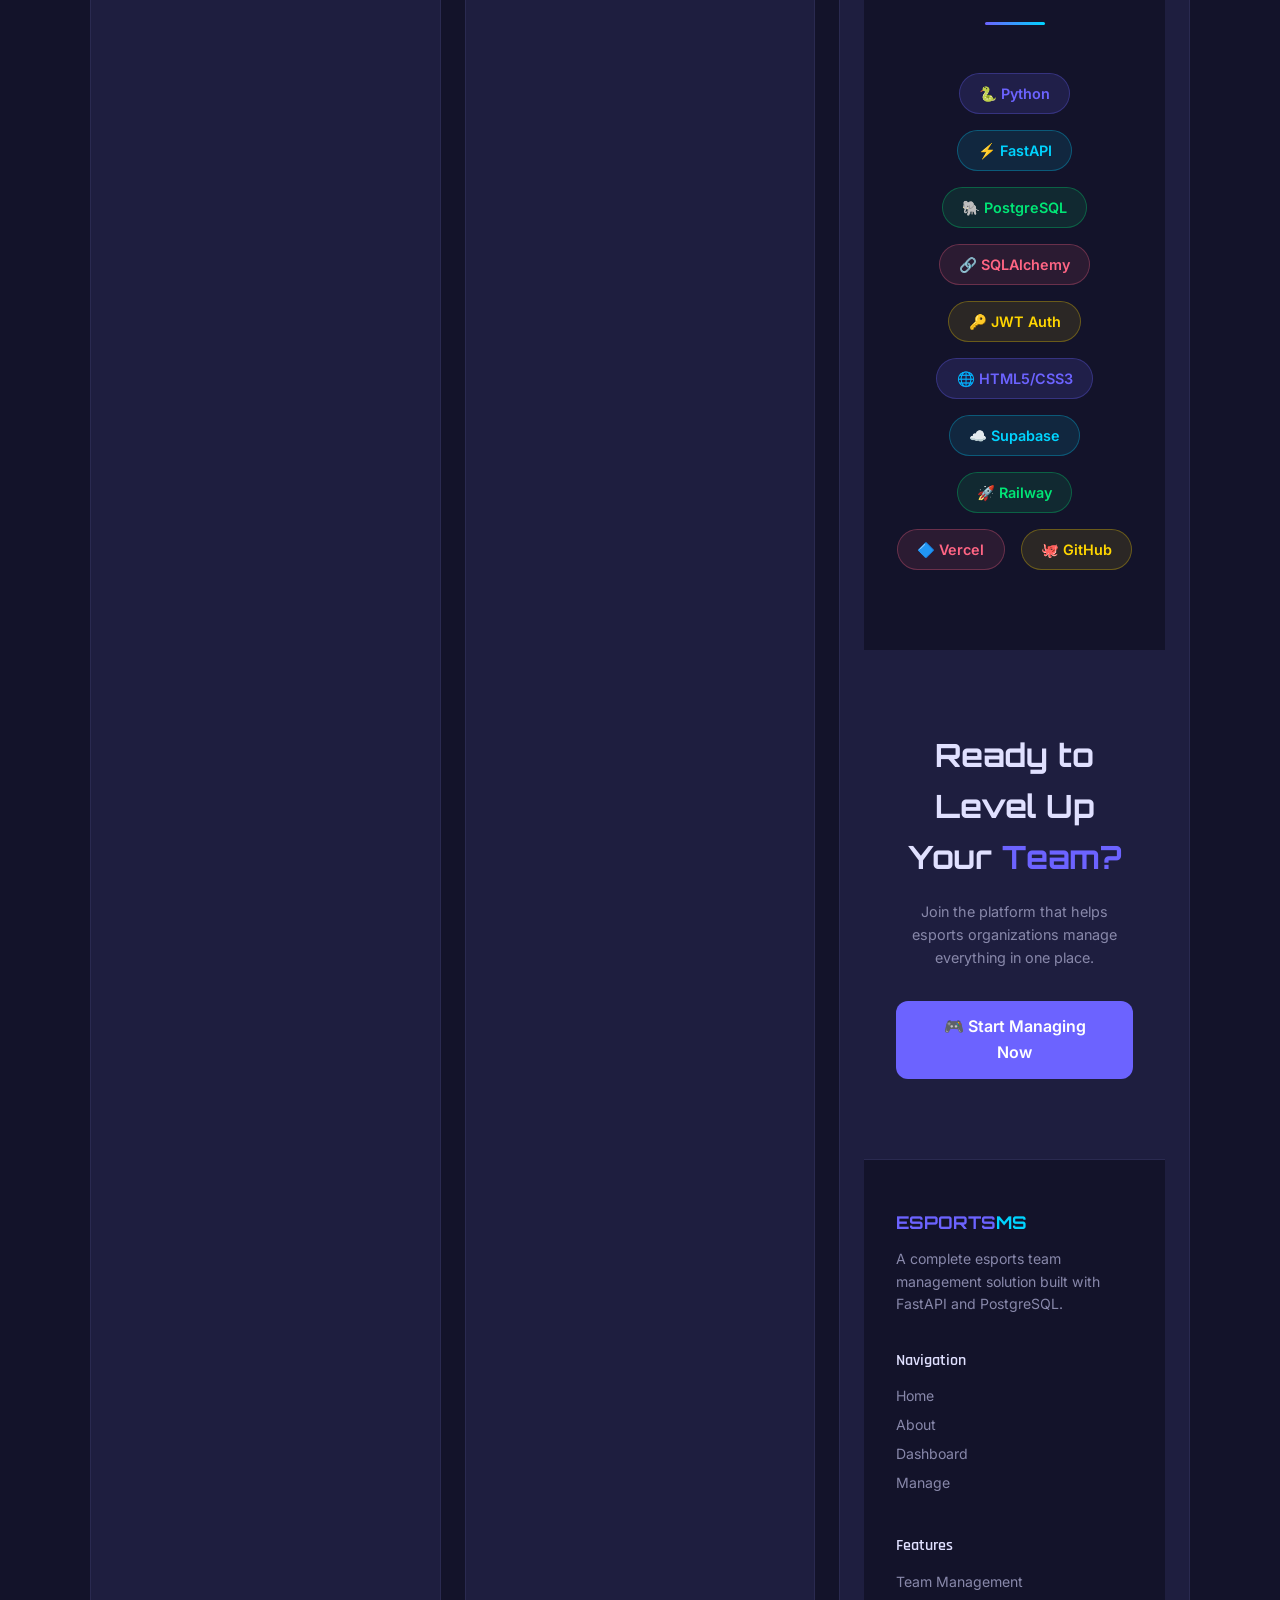
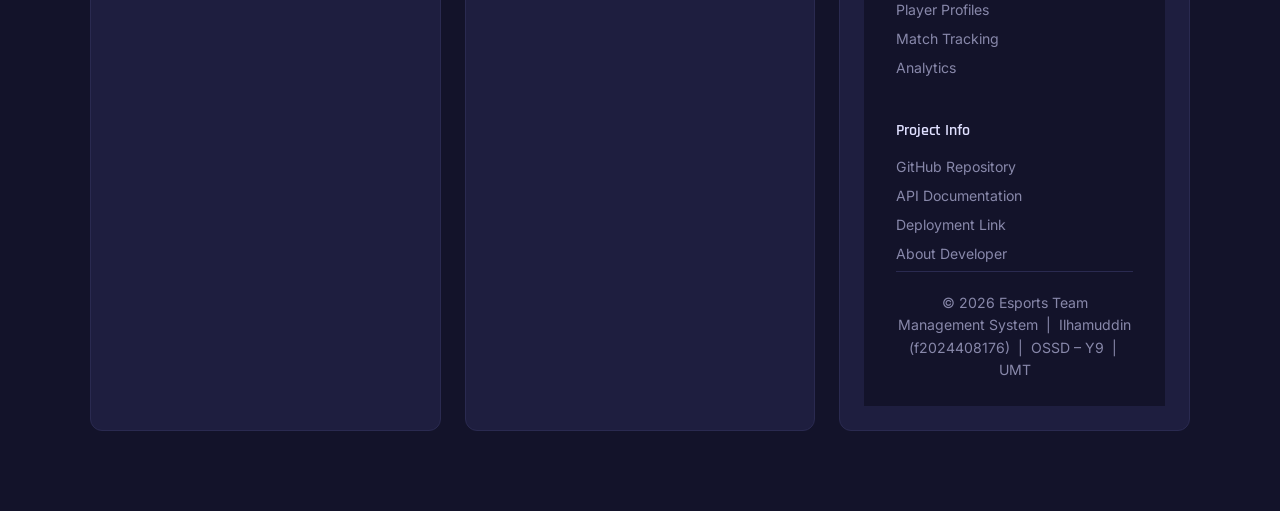
==== commit f4869a06: "Update deployment docs to Railway and Vercel" ====
--- a/EsportsTeamMS_Ilhamuddin_f2024408176/EsportsTeamMS/frontend/index.html
+++ b/EsportsTeamMS_Ilhamuddin_f2024408176/EsportsTeamMS/frontend/index.html
@@ -93,10 +93,7 @@
     <div class="card">
       <div class="feature-icon">☁️</div>
       <h3>Cloud Deployed</h3>
-      <p>Backend on Render, frontend on Netlify, and database hosted on Supabase PostgreSQL.</p>
-    </div>
-  </div>
-</section>
+        <p>Backend on Railway, frontend on Vercel, and database hosted on Supabase PostgreSQL.</p>
 
 <!-- HOW IT WORKS -->
 <section class="section">
@@ -144,8 +141,8 @@
     <span style="background:rgba(255,214,0,.1);border:1px solid rgba(255,214,0,.3);color:var(--warning);padding:.5rem 1.2rem;border-radius:50px;font-weight:600;font-size:.9rem;">🔑 JWT Auth</span>
     <span style="background:rgba(108,99,255,.15);border:1px solid rgba(108,99,255,.3);color:var(--primary);padding:.5rem 1.2rem;border-radius:50px;font-weight:600;font-size:.9rem;">🌐 HTML5/CSS3</span>
     <span style="background:rgba(0,212,255,.1);border:1px solid rgba(0,212,255,.3);color:var(--secondary);padding:.5rem 1.2rem;border-radius:50px;font-weight:600;font-size:.9rem;">☁️ Supabase</span>
-    <span style="background:rgba(0,230,118,.1);border:1px solid rgba(0,230,118,.3);color:var(--success);padding:.5rem 1.2rem;border-radius:50px;font-weight:600;font-size:.9rem;">🚀 Render</span>
-    <span style="background:rgba(255,101,132,.1);border:1px solid rgba(255,101,132,.3);color:var(--accent);padding:.5rem 1.2rem;border-radius:50px;font-weight:600;font-size:.9rem;">🔷 Netlify</span>
+    <span style="background:rgba(0,230,118,.1);border:1px solid rgba(0,230,118,.3);color:var(--success);padding:.5rem 1.2rem;border-radius:50px;font-weight:600;font-size:.9rem;">🚀 Railway</span>
+    <span style="background:rgba(255,101,132,.1);border:1px solid rgba(255,101,132,.3);color:var(--accent);padding:.5rem 1.2rem;border-radius:50px;font-weight:600;font-size:.9rem;">🔷 Vercel</span>
     <span style="background:rgba(255,214,0,.1);border:1px solid rgba(255,214,0,.3);color:var(--warning);padding:.5rem 1.2rem;border-radius:50px;font-weight:600;font-size:.9rem;">🐙 GitHub</span>
   </div>
 </section>
